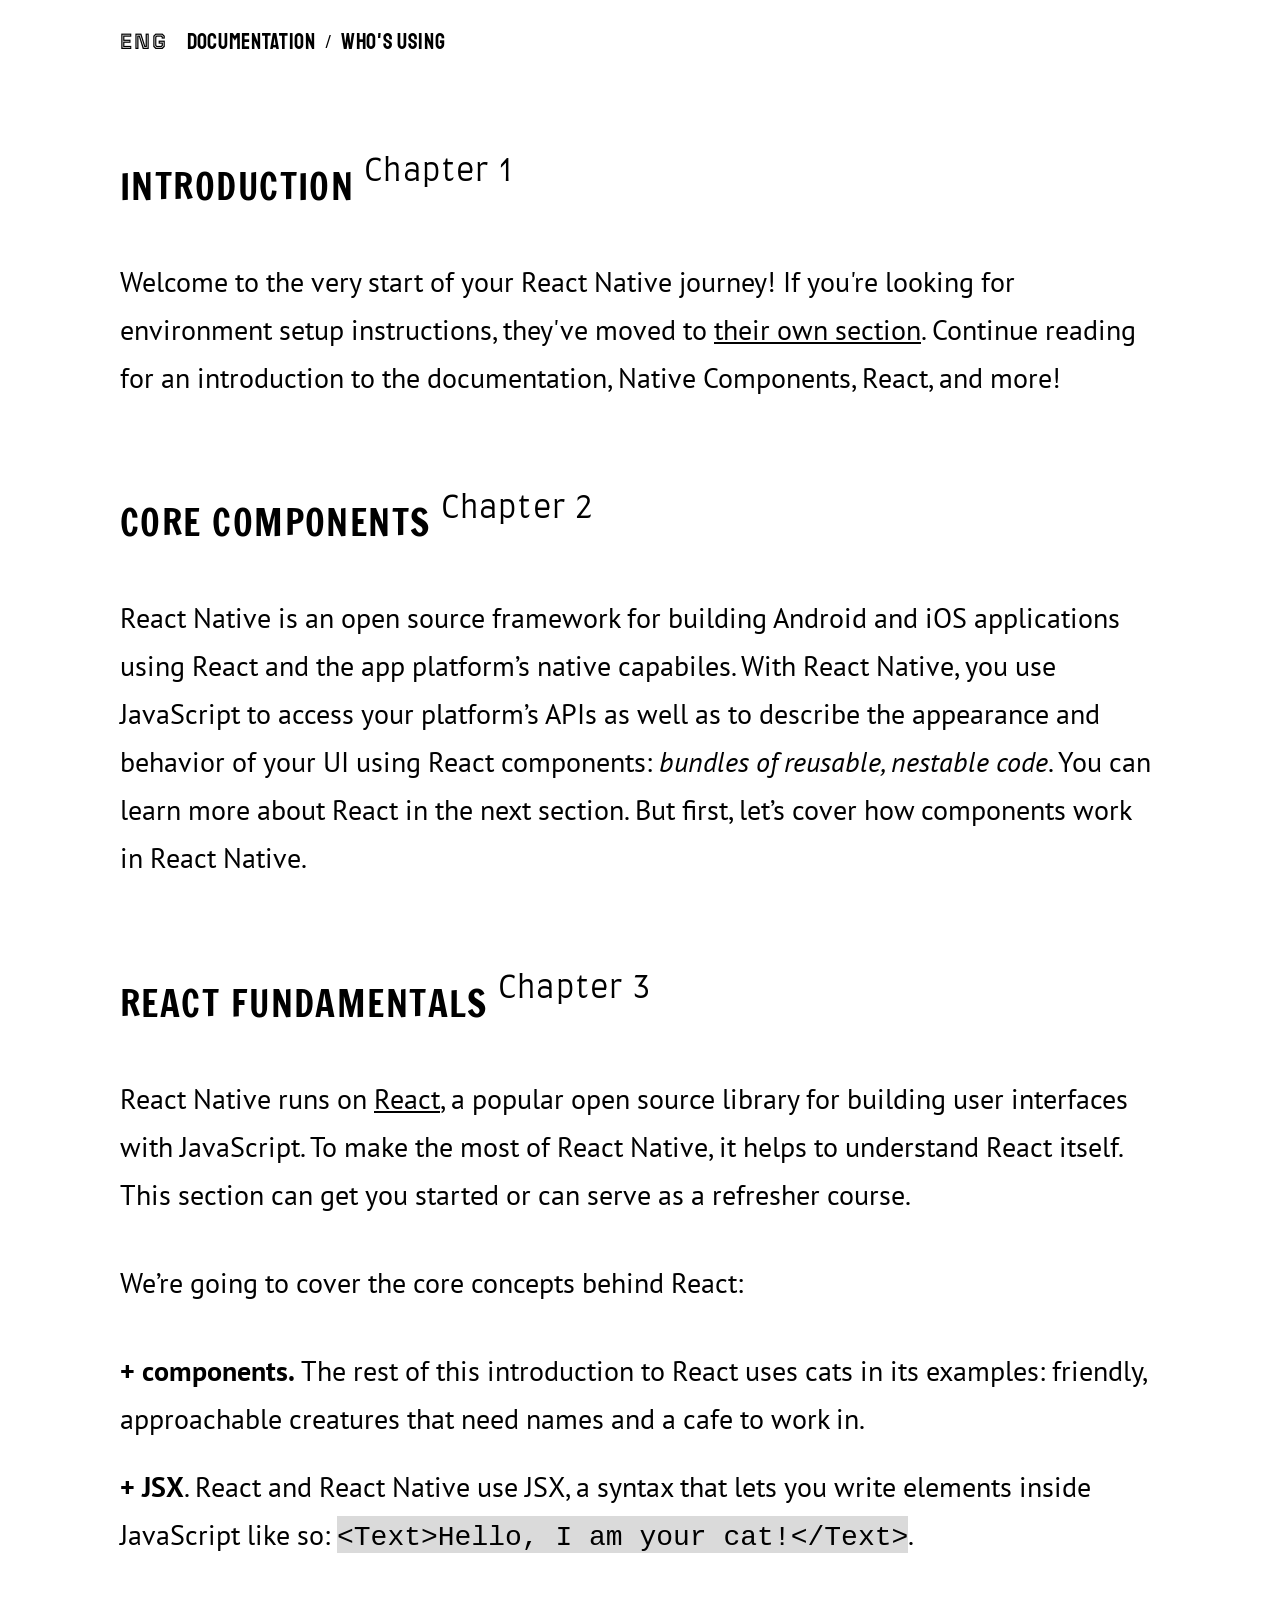
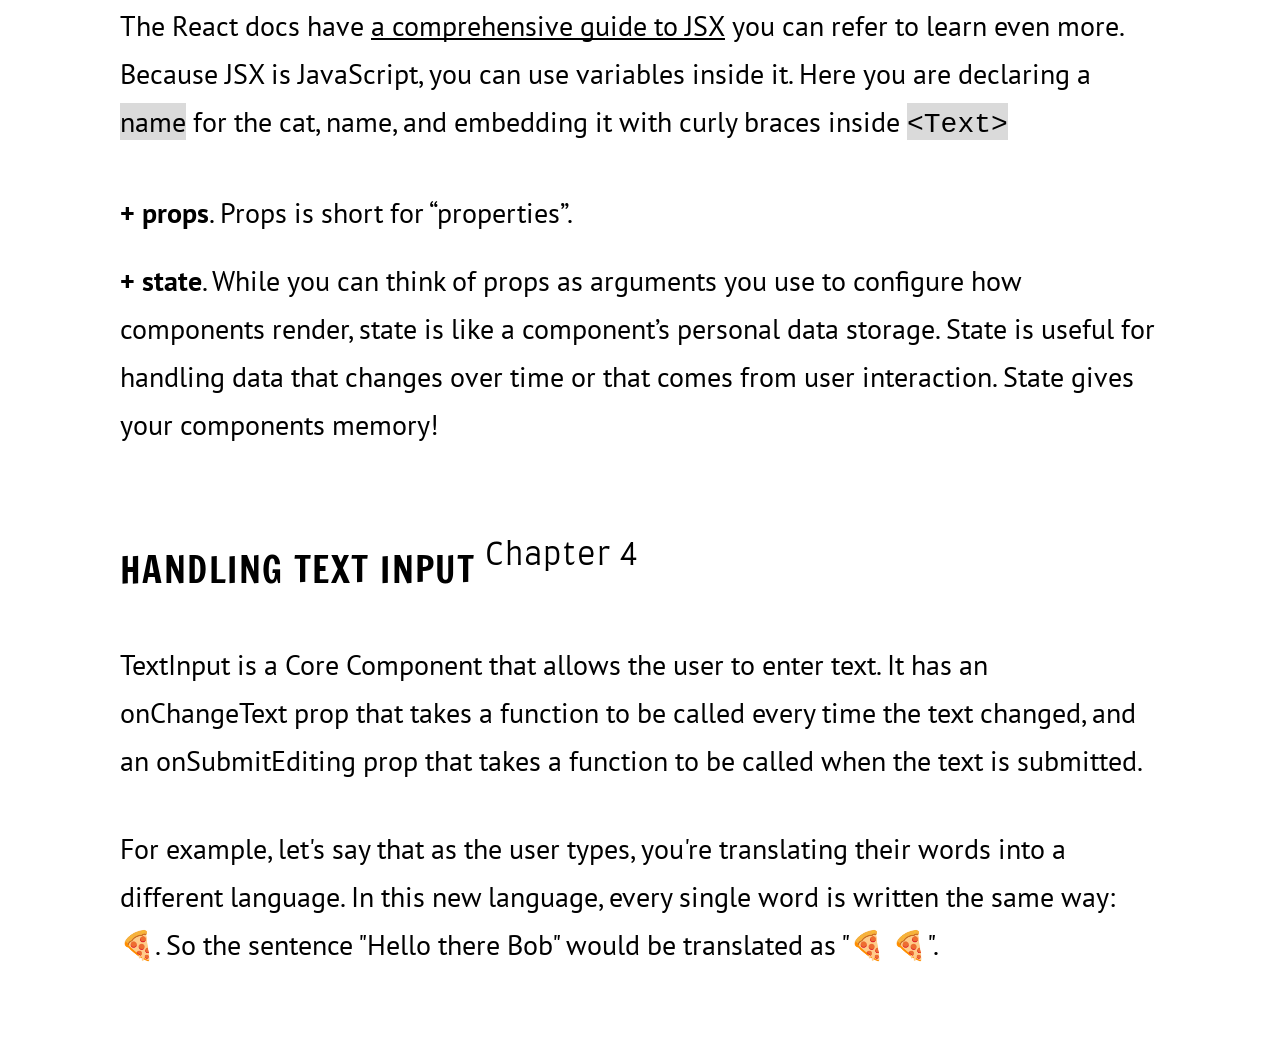
==== index.html @ e8a50f91 "first commit" ====
<!doctype html>
<html lang="en">
  <head>
    <meta charset="UTF-8" />
    <meta name="viewport" content="width=device-width, initial-scale=1.0" />
    <link
      rel="stylesheet"
      href="https://cdnjs.cloudflare.com/ajax/libs/modern-normalize/3.0.1/modern-normalize.min.css"
      integrity="sha512-q6WgHqiHlKyOqslT/lgBgodhd03Wp4BEqKeW6nNtlOY4quzyG3VoQKFrieaCeSnuVseNKRGpGeDU3qPmabCANg=="
      crossorigin="anonymous"
      referrerpolicy="no-referrer"
    />

    <link rel="preconnect" href="https://fonts.googleapis.com" />
    <link rel="preconnect" href="https://fonts.gstatic.com" crossorigin />
    <link
      href="https://fonts.googleapis.com/css2?family=Farro:wght@300&family=Francois+One&family=PT+Sans:ital,wght@0,400;0,700;1,400;1,700&family=Staatliches&family=Tourney:ital,wdth,wght@0,75..125,100..900;1,75..125,100..900&display=swap"
      rel="stylesheet"
    />

    <link rel="stylesheet" href="./style.css" />

    <title>Konstrukt</title>
  </head>
  <body>
    <header class="header-container">
      <div class="header-left">
        <p class="header-text">ENG</p>
        <nav class="header-nav">
          <ul class="header-list">
            <li class="header-item">
              <a class="header-item" href=".">DOCUMENTATION</a>
            </li>
            <li class="separator">/</li>
            <li class="header-item">
              <a class="header-item" href=".">WHO'S USING</a>
            </li>
          </ul>
        </nav>
      </div>

      <a href="." class="header-logo">
        <svg class="" width="237" height="54">
          <use href="./company-logo-black.svg"></use>
        </svg>
      </a>
    </header>

    <section class="introduction container">
      <div class="introduction-main">
        <h2 class="introduction-titel">Introduction</h2>
        <p class="introduction-subtitle">Chapter 1</p>
      </div>
      <p class="introduction-text">
        Welcome to the very start of your React Native journey! If you're
        looking for environment setup instructions, they've moved to
        <span class="introduction-span"><a href=".">their own section</a></span
        >. Continue reading for an introduction to the documentation, Native
        Components, React, and more!
      </p>
    </section>

    <section class="components container">
      <div class="introduction-main">
        <h2 class="introduction-titel">core components</h2>
        <p class="introduction-subtitle">Chapter 2</p>
      </div>
      <p class="introduction-text">
        React Native is an open source framework for building Android and iOS
        applications using React and the app platform’s native capabiles. With
        React Native, you use JavaScript to access your platform’s APIs as well
        as to describe the appearance and behavior of your UI using React
        components:
        <span class="components-span">bundles of reusable, nestable code</span>.
        You can learn more about React in the next section. But first, let’s
        cover how components work in React Native.
      </p>
    </section>

    <section class="fundamentals container">
      <div class="introduction-main">
        <h2 class="introduction-titel">react fundamentals</h2>
        <p class="introduction-subtitle">Chapter 3</p>
      </div>

      <p class="introduction-text">
        React Native runs on
        <span class="introduction-span"
          ><a href="https://reactnative.dev/" target="_blank">React</a></span
        >, a popular open source library for building user interfaces with
        JavaScript. To make the most of React Native, it helps to understand
        React itself. This section can get you started or can serve as a
        refresher course.
      </p>

      <h3 class="introduction-text subtitle">
        We’re going to cover the core concepts behind React:
      </h3>

      <ul class="fundamentals-list">
        <li class="introduction-item">
          <p class="introduction-text">
            <span class="fundamentals-span">+ components.</span> The rest of
            this introduction to React uses cats in its examples: friendly,
            approachable creatures that need names and a cafe to work in.
          </p>
        </li>
        <li class="introduction-item">
          <p class="introduction-text">
            <span class="fundamentals-span">+ JSX</span>. React and React Native
            use JSX, a syntax that lets you write elements inside JavaScript
            like so:
            <span class="fundamentals-bg"
              ><code>&lt;Text&gt;Hello, I am your cat!&lt;/Text&gt;</code></span
            >.
          </p>
        </li>
      </ul>

      <h3 class="introduction-text subtitle">
        The React docs have
        <span class="introduction-span"
          ><a
            href="https://legacy.reactjs.org/docs/jsx-in-depth.html"
            target="_blank"
            >a comprehensive guide to JSX</a
          ></span
        >
        you can refer to learn even more. Because JSX is JavaScript, you can use
        variables inside it. Here you are declaring a
        <span class="fundamentals-bg">name</span> for the cat, name, and
        embedding it with curly braces inside
        <span class="fundamentals-bg"><code>&lt;Text&gt;</code></span>
      </h3>

      <ul class="fundamentals-list">
        <li class="introduction-item">
          <p class="introduction-text">
            <span class="fundamentals-span">+ props</span>. Props is short for
            “properties”.
          </p>
        </li>
        <li class="introduction-item">
          <p class="introduction-text">
            <span class="fundamentals-span">+ state</span>. While you can think
            of props as arguments you use to configure how components render,
            state is like a component’s personal data storage. State is useful
            for handling data that changes over time or that comes from user
            interaction. State gives your components memory!
          </p>
        </li>
      </ul>
    </section>
    <section class="handling  container">
      <div class="introduction-main">
        <h2 class="introduction-titel">handling text input</h2>
        <p class="introduction-subtitle">Chapter 4</p>
      </div>
      <p class="introduction-text handling-text">
        TextInput is a Core Component that allows the user to enter text. It has an onChangeText prop that takes a function to be called every time the text changed, and an onSubmitEditing prop that takes a function to be called when the text is submitted.
      </p>

      <p class="introduction-text">
        For example, let's say that as the user types, you're translating their words into a different language. In this new language, every single word is written the same way: 🍕. So the sentence "Hello there Bob" would be translated as "🍕 🍕".
      </p>

    </section>
  </body>
</html>
---- style.css ----
*,
*::before,
*::after {
  box-sizing: border-box;
  list-style: none;
}
body {

  margin: 0;
}
img {
  display: block;
  max-width: 100%;
  object-fit: cover;
}
a {
  text-decoration: none;
  display: block;
  margin: 0;
  padding: 0;
}
h1,
h2,
h3,
h4,
h5,
h6,
p {
  margin: 0;
  padding: 0;
}

ul,
ol {
  list-style: none;
  padding: 0;
  margin: 0;
}
button {
  cursor: pointer;
  padding: 0;
  margin: 0;
  font-family: inherit;
  display: block;
}
address {
  font-style: normal;
}

button,
a {
    color: #000;
  transition: all 0.3s ease-in-out;}

  .header-container{
    max-width: 1440px;
    width: 100%;
    display: flex;
    margin: 0 auto;
    position: relative;
    flex-wrap: nowrap;
    justify-content: space-between;
    padding: 0 120px;
    align-items: center;
    margin-bottom: 70px;
   
    
}
.header-left{
    display: flex;
    gap: 20px;  
    padding: 30px 0;
    align-items: baseline;
}

.header-text{
    font-family: "Tourney", sans-serif;
font-weight: 600;
font-size: 22px;
 line-height: 0.81818;
letter-spacing: 0.04em;
color: #000000;
letter-spacing: 0.06em;

}
.header-list{
    display: flex;
    gap: 10px;
    align-items: center;
   
}
.header-item{
     font-family: "Staatliches", sans-serif;
font-weight: 400;
font-size: 22px;
letter-spacing: 0.03em;
color: #000;

}
a:hover {
  background: #b1afaf;
}

.separator {
  text-decoration: none;
  color: black;
 display: flex;
  text-transform: uppercase; 
  align-items: center;
}





.container{
    max-width: 1440px;
    width: 100%;
    margin: 0 auto;
    padding: 0px 120px 90px 120px;
    
    
}
.introduction-main{
    display: flex;
    
    gap: 10px;
    padding-bottom: 40px;
    align-items: center;
}
.introduction-titel{
    font-family: "Francois One", sans-serif;
font-weight: 400;
font-size: 36px;
 
line-height: 1.33333;
letter-spacing: 0.04em;
text-transform: uppercase;
color: #000;

}
.introduction-subtitle{
    font-family: "Farro", sans-serif;
font-weight: 300;
font-size: 30px;
letter-spacing: 0.04em;
color: #000;
padding-bottom: 28px;

}
.introduction-text{
    font-family: "PT Sans", sans-serif;
font-weight: 400;
font-size: 28px;

line-height: 1.71429;
color: #000;



}
.introduction-span{
    display: inline-block;
  text-decoration: underline;
text-decoration-skip-ink: none;  
color: #000;
}

.components-span{
    font-style: italic;
}
.subtitle{
    padding: 40px 0 40px 0;
}
.fundamentals-list{
    display: flex;
    flex-direction: column;
    gap: 20px;
}
.fundamentals-span{
  font-weight: 700;
}
.fundamentals-bg{
    background: #dadada;
}

.handling-text{
    padding-bottom: 40px;
}
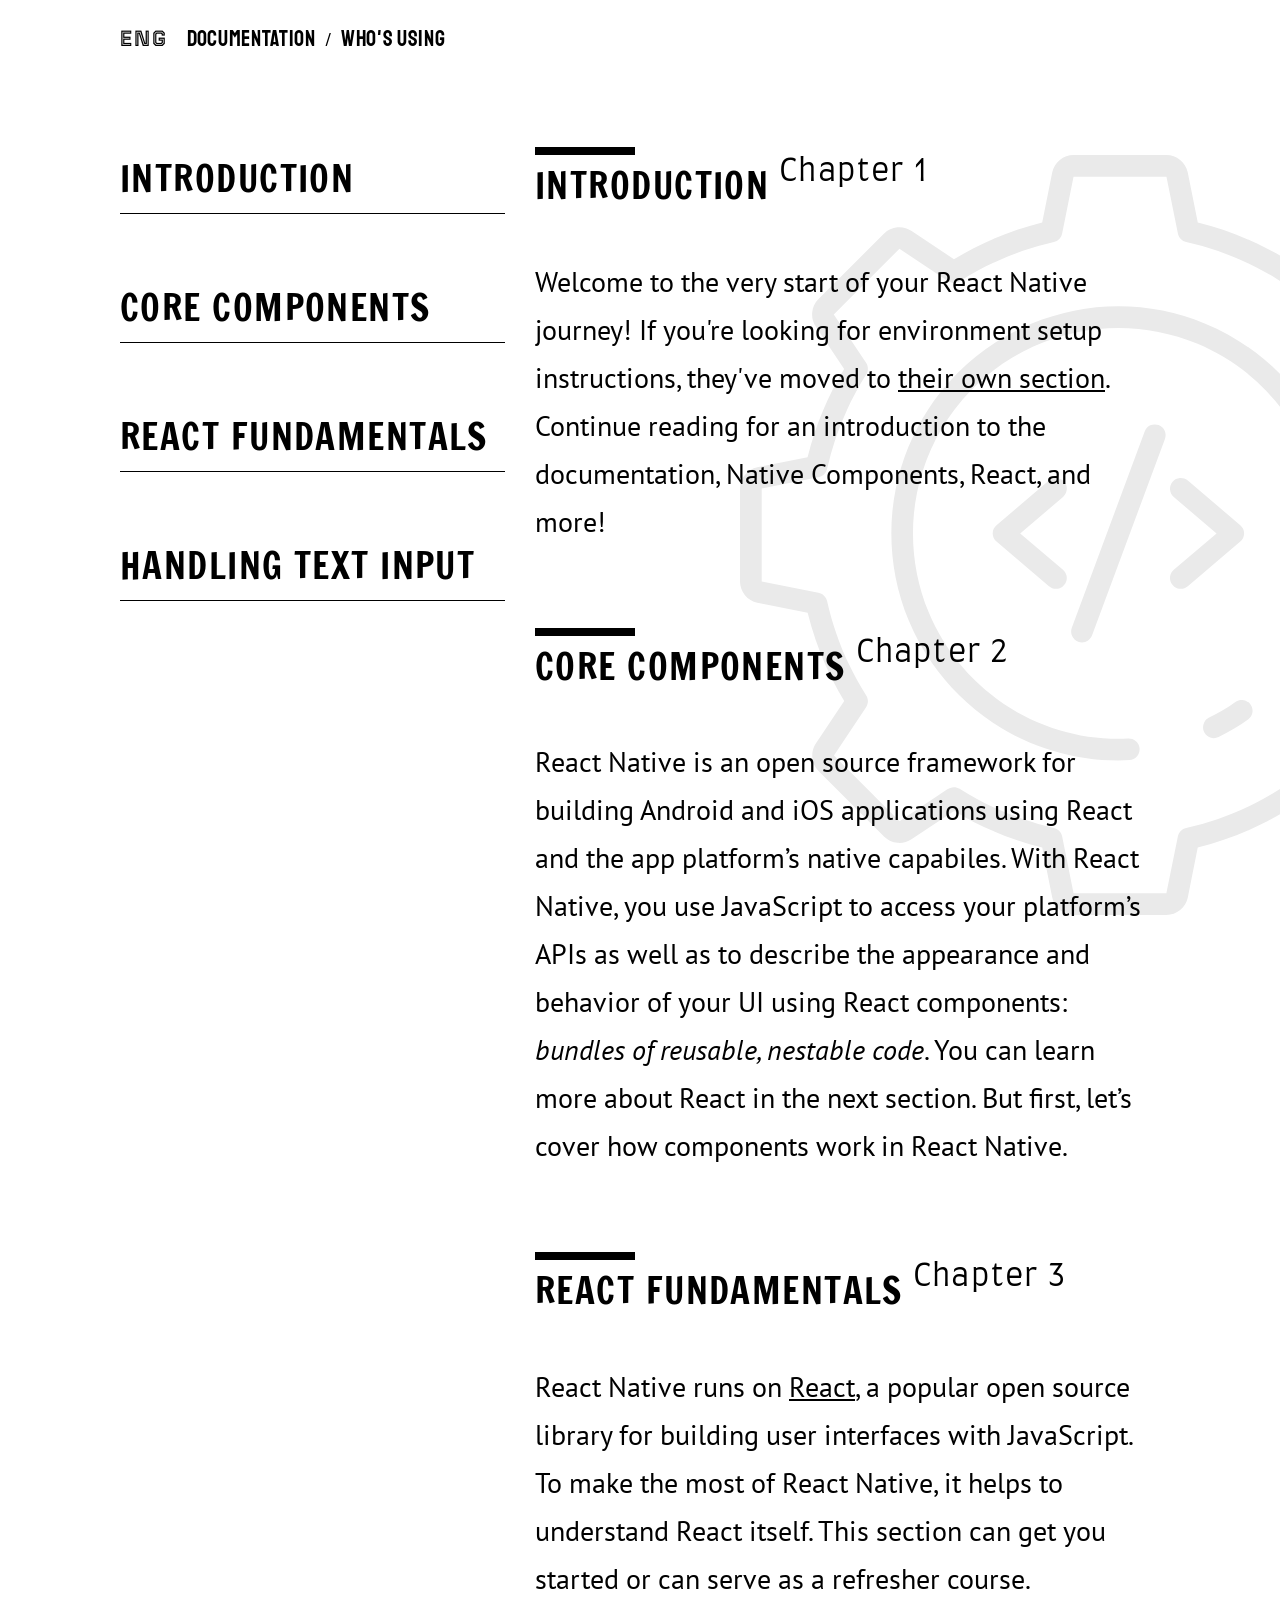
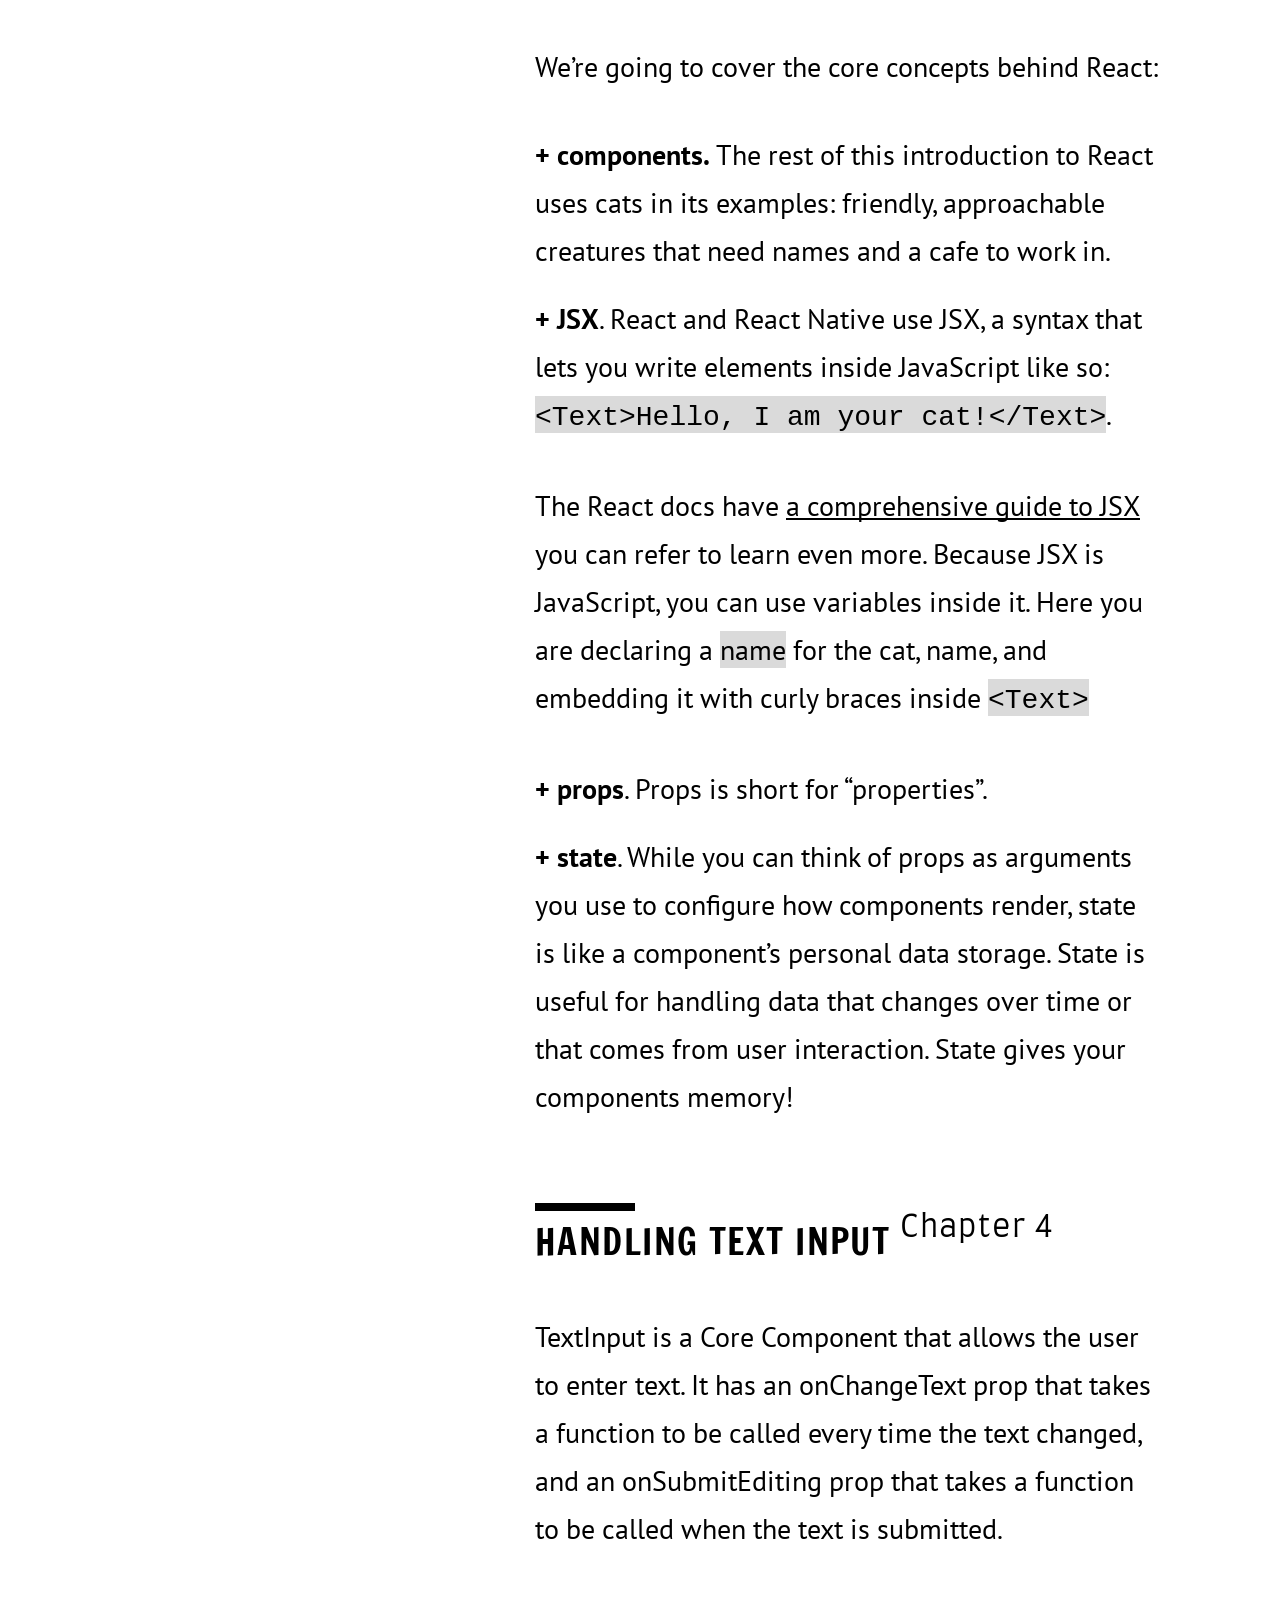
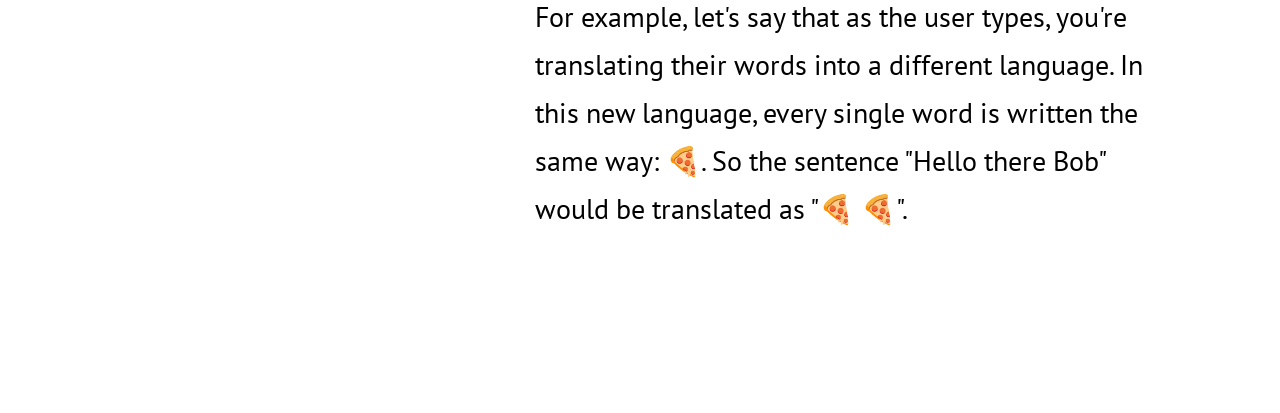
==== commit 76b540fd: "Add 'using.html' page to showcase users of React Native framework" ====
--- a/index.html
+++ b/index.html
@@ -23,147 +23,177 @@
     <title>Konstrukt</title>
   </head>
   <body>
-    <header class="header-container">
-      <div class="header-left">
-        <p class="header-text">ENG</p>
-        <nav class="header-nav">
-          <ul class="header-list">
-            <li class="header-item">
-              <a class="header-item" href=".">DOCUMENTATION</a>
+    <div class="header-wrapper">
+      <header class="header-container">
+        <div class="header-left">
+          <p class="header-text">ENG</p>
+          <nav class="header-nav">
+            <ul class="header-list">
+              <li class="header-item">
+                <a class="header-item" href="./documentation.html">DOCUMENTATION</a>
+              </li>
+              <li class="separator">/</li>
+              <li class="header-item">
+                <a class="header-item" href="./using.html">WHO'S USING</a>
+              </li>
+            </ul>
+          </nav>
+        </div>
+  
+        <a href="." class="header-logo">
+          <svg class="" width="237" height="54">
+            <use href="./company-logo-black.svg"></use>
+          </svg>
+        </a>
+      </header>
+    </div >
+
+    <div class="all-container">
+      <div class="sidbar-container">
+        <aside class="sidbar">
+          <nav class="sidbar-nav">
+            <ul class="sidbar-list">
+              <li class="sidbar-item">
+                <a class="sidbar-link" href="#introduction">Introduction</a>
+              </li>
+              <li class="sidbar-item">
+                <a class="sidbar-link" href="#components">Core Components</a>
+              </li>
+              <li class="sidbar-item">
+                <a class="sidbar-link" href="#fundamentals">React Fundamentals</a>
+              </li>
+              <li class="sidbar-item">
+                <a class="sidbar-link" href="#handling-text-input">Handling Text Input</a>
+              </li>
+            </ul>
+          </nav>
+          </aside>  
+      </div>
+      
+
+      <div class="main-container">
+        <section class="introduction container" id="introduction">
+          <div class="introduction-main">
+            <h2 class="introduction-titel">Introduction</h2>
+            <p class="introduction-subtitle">Chapter 1</p>
+          </div>
+          <p class="introduction-text">
+            Welcome to the very start of your React Native journey! If you're
+            looking for environment setup instructions, they've moved to
+            <span class="introduction-span"><a href=".">their own section</a></span
+            >. Continue reading for an introduction to the documentation, Native
+            Components, React, and more!
+          </p>
+        </section>
+    
+        <section class="components container" id="components">
+          <div class="introduction-main">
+            <h2 class="introduction-titel">core components</h2>
+            <p class="introduction-subtitle">Chapter 2</p>
+          </div>
+          <p class="introduction-text">
+            React Native is an open source framework for building Android and iOS
+            applications using React and the app platform’s native capabiles. With
+            React Native, you use JavaScript to access your platform’s APIs as well
+            as to describe the appearance and behavior of your UI using React
+            components:
+            <span class="components-span">bundles of reusable, nestable code</span>.
+            You can learn more about React in the next section. But first, let’s
+            cover how components work in React Native.
+          </p>
+        </section>
+    
+        <section class="fundamentals container" id="fundamentals">
+          <div class="introduction-main">
+            <h2 class="introduction-titel">react fundamentals</h2>
+            <p class="introduction-subtitle">Chapter 3</p>
+          </div>
+    
+          <p class="introduction-text">
+            React Native runs on
+            <span class="introduction-span"
+              ><a href="https://reactnative.dev/" target="_blank">React</a></span
+            >, a popular open source library for building user interfaces with
+            JavaScript. To make the most of React Native, it helps to understand
+            React itself. This section can get you started or can serve as a
+            refresher course.
+          </p>
+    
+          <h3 class="introduction-text subtitle">
+            We’re going to cover the core concepts behind React:
+          </h3>
+    
+          <ul class="fundamentals-list">
+            <li class="introduction-item">
+              <p class="introduction-text">
+                <span class="fundamentals-span">+ components.</span> The rest of
+                this introduction to React uses cats in its examples: friendly,
+                approachable creatures that need names and a cafe to work in.
+              </p>
             </li>
-            <li class="separator">/</li>
-            <li class="header-item">
-              <a class="header-item" href=".">WHO'S USING</a>
+            <li class="introduction-item">
+              <p class="introduction-text">
+                <span class="fundamentals-span">+ JSX</span>. React and React Native
+                use JSX, a syntax that lets you write elements inside JavaScript
+                like so:
+                <span class="fundamentals-bg"
+                  ><code>&lt;Text&gt;Hello, I am your cat!&lt;/Text&gt;</code></span
+                >.
+              </p>
             </li>
           </ul>
-        </nav>
-      </div>
+    
+          <h3 class="introduction-text subtitle">
+            The React docs have
+            <span class="introduction-span"
+              ><a
+                href="https://legacy.reactjs.org/docs/jsx-in-depth.html"
+                target="_blank"
+                >a comprehensive guide to JSX</a
+              ></span
+            >
+            you can refer to learn even more. Because JSX is JavaScript, you can use
+            variables inside it. Here you are declaring a
+            <span class="fundamentals-bg">name</span> for the cat, name, and
+            embedding it with curly braces inside
+            <span class="fundamentals-bg"><code>&lt;Text&gt;</code></span>
+          </h3>
+    
+          <ul class="fundamentals-list">
+            <li class="introduction-item">
+              <p class="introduction-text">
+                <span class="fundamentals-span">+ props</span>. Props is short for
+                “properties”.
+              </p>
+            </li>
+            <li class="introduction-item">
+              <p class="introduction-text">
+                <span class="fundamentals-span">+ state</span>. While you can think
+                of props as arguments you use to configure how components render,
+                state is like a component’s personal data storage. State is useful
+                for handling data that changes over time or that comes from user
+                interaction. State gives your components memory!
+              </p>
+            </li>
+          </ul>
+        </section>
+        <section class="handling  container" id="handling-text-input">
+          <div class="introduction-main">
+            <h2 class="introduction-titel">handling text input</h2>
+            <p class="introduction-subtitle">Chapter 4</p>
+          </div>
+          <p class="introduction-text handling-text">
+            TextInput is a Core Component that allows the user to enter text. It has an onChangeText prop that takes a function to be called every time the text changed, and an onSubmitEditing prop that takes a function to be called when the text is submitted.
+          </p>
+    
+          <p class="introduction-text">
+            For example, let's say that as the user types, you're translating their words into a different language. In this new language, every single word is written the same way: 🍕. So the sentence "Hello there Bob" would be translated as "🍕 🍕".
+          </p>
+    
+        </section>
+      </div >
+    </div>
 
-      <a href="." class="header-logo">
-        <svg class="" width="237" height="54">
-          <use href="./company-logo-black.svg"></use>
-        </svg>
-      </a>
-    </header>
 
-    <section class="introduction container">
-      <div class="introduction-main">
-        <h2 class="introduction-titel">Introduction</h2>
-        <p class="introduction-subtitle">Chapter 1</p>
-      </div>
-      <p class="introduction-text">
-        Welcome to the very start of your React Native journey! If you're
-        looking for environment setup instructions, they've moved to
-        <span class="introduction-span"><a href=".">their own section</a></span
-        >. Continue reading for an introduction to the documentation, Native
-        Components, React, and more!
-      </p>
-    </section>
-
-    <section class="components container">
-      <div class="introduction-main">
-        <h2 class="introduction-titel">core components</h2>
-        <p class="introduction-subtitle">Chapter 2</p>
-      </div>
-      <p class="introduction-text">
-        React Native is an open source framework for building Android and iOS
-        applications using React and the app platform’s native capabiles. With
-        React Native, you use JavaScript to access your platform’s APIs as well
-        as to describe the appearance and behavior of your UI using React
-        components:
-        <span class="components-span">bundles of reusable, nestable code</span>.
-        You can learn more about React in the next section. But first, let’s
-        cover how components work in React Native.
-      </p>
-    </section>
-
-    <section class="fundamentals container">
-      <div class="introduction-main">
-        <h2 class="introduction-titel">react fundamentals</h2>
-        <p class="introduction-subtitle">Chapter 3</p>
-      </div>
-
-      <p class="introduction-text">
-        React Native runs on
-        <span class="introduction-span"
-          ><a href="https://reactnative.dev/" target="_blank">React</a></span
-        >, a popular open source library for building user interfaces with
-        JavaScript. To make the most of React Native, it helps to understand
-        React itself. This section can get you started or can serve as a
-        refresher course.
-      </p>
-
-      <h3 class="introduction-text subtitle">
-        We’re going to cover the core concepts behind React:
-      </h3>
-
-      <ul class="fundamentals-list">
-        <li class="introduction-item">
-          <p class="introduction-text">
-            <span class="fundamentals-span">+ components.</span> The rest of
-            this introduction to React uses cats in its examples: friendly,
-            approachable creatures that need names and a cafe to work in.
-          </p>
-        </li>
-        <li class="introduction-item">
-          <p class="introduction-text">
-            <span class="fundamentals-span">+ JSX</span>. React and React Native
-            use JSX, a syntax that lets you write elements inside JavaScript
-            like so:
-            <span class="fundamentals-bg"
-              ><code>&lt;Text&gt;Hello, I am your cat!&lt;/Text&gt;</code></span
-            >.
-          </p>
-        </li>
-      </ul>
-
-      <h3 class="introduction-text subtitle">
-        The React docs have
-        <span class="introduction-span"
-          ><a
-            href="https://legacy.reactjs.org/docs/jsx-in-depth.html"
-            target="_blank"
-            >a comprehensive guide to JSX</a
-          ></span
-        >
-        you can refer to learn even more. Because JSX is JavaScript, you can use
-        variables inside it. Here you are declaring a
-        <span class="fundamentals-bg">name</span> for the cat, name, and
-        embedding it with curly braces inside
-        <span class="fundamentals-bg"><code>&lt;Text&gt;</code></span>
-      </h3>
-
-      <ul class="fundamentals-list">
-        <li class="introduction-item">
-          <p class="introduction-text">
-            <span class="fundamentals-span">+ props</span>. Props is short for
-            “properties”.
-          </p>
-        </li>
-        <li class="introduction-item">
-          <p class="introduction-text">
-            <span class="fundamentals-span">+ state</span>. While you can think
-            of props as arguments you use to configure how components render,
-            state is like a component’s personal data storage. State is useful
-            for handling data that changes over time or that comes from user
-            interaction. State gives your components memory!
-          </p>
-        </li>
-      </ul>
-    </section>
-    <section class="handling  container">
-      <div class="introduction-main">
-        <h2 class="introduction-titel">handling text input</h2>
-        <p class="introduction-subtitle">Chapter 4</p>
-      </div>
-      <p class="introduction-text handling-text">
-        TextInput is a Core Component that allows the user to enter text. It has an onChangeText prop that takes a function to be called every time the text changed, and an onSubmitEditing prop that takes a function to be called when the text is submitted.
-      </p>
-
-      <p class="introduction-text">
-        For example, let's say that as the user types, you're translating their words into a different language. In this new language, every single word is written the same way: 🍕. So the sentence "Hello there Bob" would be translated as "🍕 🍕".
-      </p>
-
-    </section>
   </body>
 </html>
--- a/style.css
+++ b/style.css
@@ -52,19 +52,27 @@
     color: #000;
   transition: all 0.3s ease-in-out;}
 
+
+  
+    .header-wrapper {
+    position: fixed;
+    top: 0;
+    left: 0;
+    width: 100%; 
+    z-index: 1000;
+    background: white; 
+}
+  
   .header-container{
-    max-width: 1440px;
+     max-width: 1440px;
     width: 100%;
     display: flex;
     margin: 0 auto;
-    position: relative;
-    flex-wrap: nowrap;
     justify-content: space-between;
     padding: 0 120px;
     align-items: center;
-    margin-bottom: 70px;
-   
-    
+    height: 80px;
+ 
 }
 .header-left{
     display: flex;
@@ -114,11 +122,9 @@
 
 
 .container{
-    max-width: 1440px;
-    width: 100%;
-    margin: 0 auto;
-    padding: 0px 120px 90px 120px;
-    
+    max-width: 785px;
+    width: 100%;
+    padding-bottom: 90px;
     
 }
 .introduction-main{
@@ -137,8 +143,18 @@
 letter-spacing: 0.04em;
 text-transform: uppercase;
 color: #000;
-
-}
+position: relative;
+}
+.introduction-titel::before,
+.dok-titel::before{
+  content: "";
+  position: absolute;
+top: -15px;
+  width: 100px;
+height: 8px;
+background: #000;
+}
+
 .introduction-subtitle{
     font-family: "Farro", sans-serif;
 font-weight: 300;
@@ -188,9 +204,76 @@
     padding-bottom: 40px;
 }
 
-
-
-
-
-
-
+.all-container{
+  display: flex;
+  gap: 30px;
+  max-width: 1440px;
+    width: 100%;
+    margin: 0 auto;
+    padding: 155px 120px 90px 120px;
+    position: relative;
+
+}
+
+.sidbar-container{
+  display: flex;
+  flex-wrap: nowrap;
+  flex-direction: column;
+  max-width: 385px;
+  width: 100%;  
+  
+}
+.sidbar{
+  position: sticky;
+  top: 155px;
+}
+
+.sidbar-list{
+  display: flex;
+  flex-direction: column;
+  gap: 70px;
+}
+.sidbar-item {
+  padding-bottom: 10px;
+  border-bottom: 1px solid #000;
+
+  font-family: "Francois One", sans-serif;
+font-weight: 400;
+font-size: 36px;
+
+line-height: 1.33333;
+letter-spacing: 0.04em;
+text-transform: uppercase;
+color: #000;
+}
+
+body::before {
+    content: "";
+    position: fixed;   
+    z-index: -1;       
+    top: 155px;         
+    
+    
+    left: 50%;          
+    margin-left: 100px; 
+   
+
+    width: 760px;       
+    height: 760px;
+    
+    background-image: url("./bg.svg");
+    background-repeat: no-repeat;
+    background-size: contain;
+    pointer-events: none; 
+}
+.dok-container{
+  position: relative;
+      max-width: 1440px;
+    width: 100%;
+    display: flex;
+    margin: 0 auto;
+    justify-content: space-between;
+    padding: 0 120px;
+    align-items: center;
+    height: 80px;
+}
